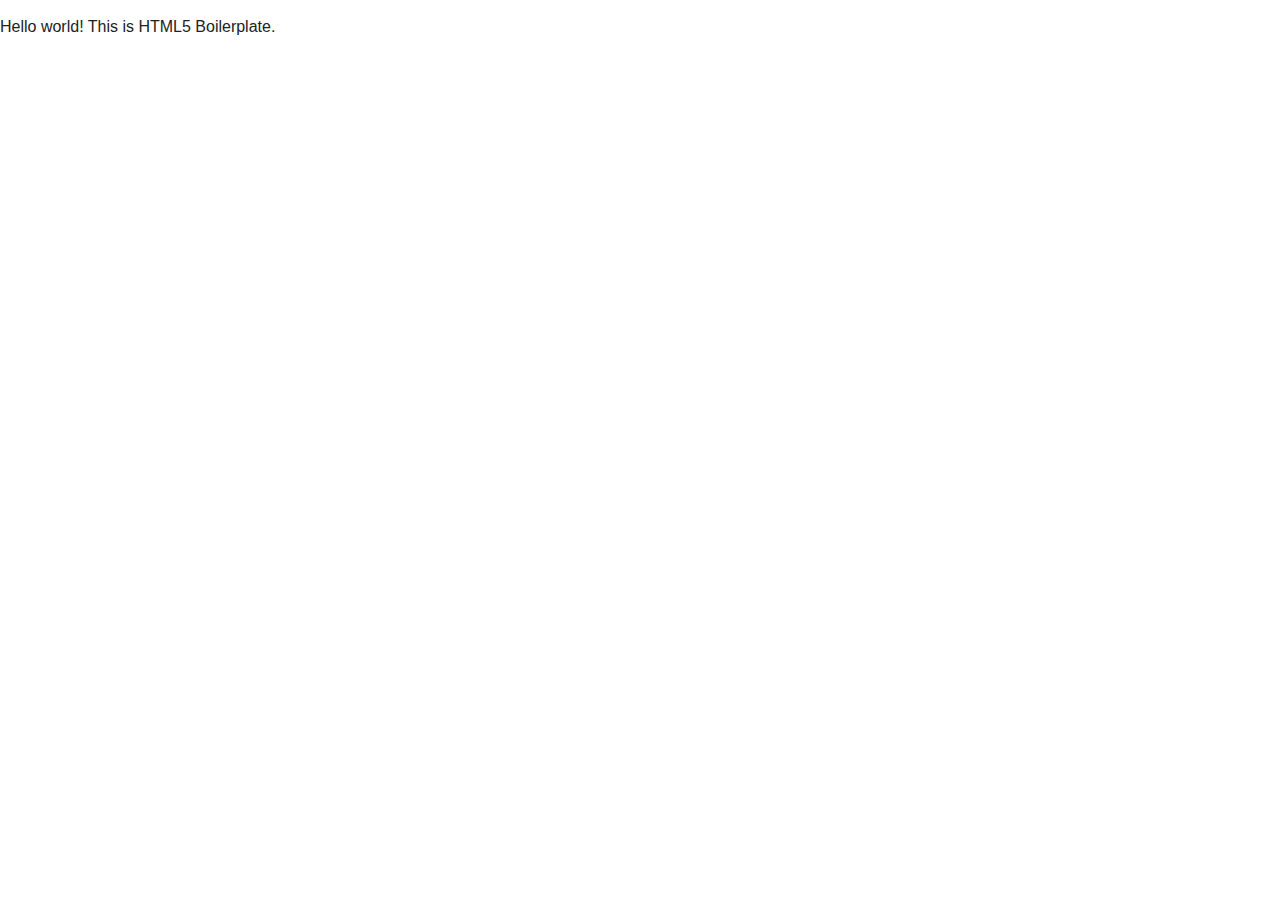
==== index.html @ 8cb3c922 "boilerplate" ====
<!doctype html>
<html class="no-js" lang="">
    <head>
        <meta charset="utf-8">
        <meta http-equiv="x-ua-compatible" content="ie=edge">
        <title></title>
        <meta name="description" content="">
        <meta name="viewport" content="width=device-width, initial-scale=1">

        <link rel="apple-touch-icon" href="apple-touch-icon.png">
        <!-- Place favicon.ico in the root directory -->

        <link rel="stylesheet" href="css/normalize.css">
        <link rel="stylesheet" href="css/main.css">
        <script src="js/vendor/modernizr-2.8.3.min.js"></script>
    </head>
    <body>
        <!--[if lt IE 8]>
            <p class="browserupgrade">You are using an <strong>outdated</strong> browser. Please <a href="http://browsehappy.com/">upgrade your browser</a> to improve your experience.</p>
        <![endif]-->

        <!-- Add your site or application content here -->
        <p>Hello world! This is HTML5 Boilerplate.</p>

        <script src="https://ajax.googleapis.com/ajax/libs/jquery/1.11.3/jquery.min.js"></script>
        <script>window.jQuery || document.write('<script src="js/vendor/jquery-1.11.3.min.js"><\/script>')</script>
        <script src="js/plugins.js"></script>
        <script src="js/main.js"></script>

        <!-- Google Analytics: change UA-XXXXX-X to be your site's ID. -->
        <script>
            (function(b,o,i,l,e,r){b.GoogleAnalyticsObject=l;b[l]||(b[l]=
            function(){(b[l].q=b[l].q||[]).push(arguments)});b[l].l=+new Date;
            e=o.createElement(i);r=o.getElementsByTagName(i)[0];
            e.src='https://www.google-analytics.com/analytics.js';
            r.parentNode.insertBefore(e,r)}(window,document,'script','ga'));
            ga('create','UA-XXXXX-X','auto');ga('send','pageview');
        </script>
    </body>
</html>
---- css/main.css ----
/*! HTML5 Boilerplate v5.2.0 | MIT License | https://html5boilerplate.com/ */

/*
 * What follows is the result of much research on cross-browser styling.
 * Credit left inline and big thanks to Nicolas Gallagher, Jonathan Neal,
 * Kroc Camen, and the H5BP dev community and team.
 */

/* ==========================================================================
   Base styles: opinionated defaults
   ========================================================================== */

html {
    color: #222;
    font-size: 1em;
    line-height: 1.4;
}

/*
 * Remove text-shadow in selection highlight:
 * https://twitter.com/miketaylr/status/12228805301
 *
 * These selection rule sets have to be separate.
 * Customize the background color to match your design.
 */

::-moz-selection {
    background: #b3d4fc;
    text-shadow: none;
}

::selection {
    background: #b3d4fc;
    text-shadow: none;
}

/*
 * A better looking default horizontal rule
 */

hr {
    display: block;
    height: 1px;
    border: 0;
    border-top: 1px solid #ccc;
    margin: 1em 0;
    padding: 0;
}

/*
 * Remove the gap between audio, canvas, iframes,
 * images, videos and the bottom of their containers:
 * https://github.com/h5bp/html5-boilerplate/issues/440
 */

audio,
canvas,
iframe,
img,
svg,
video {
    vertical-align: middle;
}

/*
 * Remove default fieldset styles.
 */

fieldset {
    border: 0;
    margin: 0;
    padding: 0;
}

/*
 * Allow only vertical resizing of textareas.
 */

textarea {
    resize: vertical;
}

/* ==========================================================================
   Browser Upgrade Prompt
   ========================================================================== */

.browserupgrade {
    margin: 0.2em 0;
    background: #ccc;
    color: #000;
    padding: 0.2em 0;
}

/* ==========================================================================
   Author's custom styles
   ========================================================================== */

















/* ==========================================================================
   Helper classes
   ========================================================================== */

/*
 * Hide visually and from screen readers:
 */

.hidden {
    display: none !important;
}

/*
 * Hide only visually, but have it available for screen readers:
 * http://snook.ca/archives/html_and_css/hiding-content-for-accessibility
 */

.visuallyhidden {
    border: 0;
    clip: rect(0 0 0 0);
    height: 1px;
    margin: -1px;
    overflow: hidden;
    padding: 0;
    position: absolute;
    width: 1px;
}

/*
 * Extends the .visuallyhidden class to allow the element
 * to be focusable when navigated to via the keyboard:
 * https://www.drupal.org/node/897638
 */

.visuallyhidden.focusable:active,
.visuallyhidden.focusable:focus {
    clip: auto;
    height: auto;
    margin: 0;
    overflow: visible;
    position: static;
    width: auto;
}

/*
 * Hide visually and from screen readers, but maintain layout
 */

.invisible {
    visibility: hidden;
}

/*
 * Clearfix: contain floats
 *
 * For modern browsers
 * 1. The space content is one way to avoid an Opera bug when the
 *    `contenteditable` attribute is included anywhere else in the document.
 *    Otherwise it causes space to appear at the top and bottom of elements
 *    that receive the `clearfix` class.
 * 2. The use of `table` rather than `block` is only necessary if using
 *    `:before` to contain the top-margins of child elements.
 */

.clearfix:before,
.clearfix:after {
    content: " "; /* 1 */
    display: table; /* 2 */
}

.clearfix:after {
    clear: both;
}

/* ==========================================================================
   EXAMPLE Media Queries for Responsive Design.
   These examples override the primary ('mobile first') styles.
   Modify as content requires.
   ========================================================================== */

@media only screen and (min-width: 35em) {
    /* Style adjustments for viewports that meet the condition */
}

@media print,
       (-webkit-min-device-pixel-ratio: 1.25),
       (min-resolution: 1.25dppx),
       (min-resolution: 120dpi) {
    /* Style adjustments for high resolution devices */
}

/* ==========================================================================
   Print styles.
   Inlined to avoid the additional HTTP request:
   http://www.phpied.com/delay-loading-your-print-css/
   ========================================================================== */

@media print {
    *,
    *:before,
    *:after {
        background: transparent !important;
        color: #000 !important; /* Black prints faster:
                                   http://www.sanbeiji.com/archives/953 */
        box-shadow: none !important;
        text-shadow: none !important;
    }

    a,
    a:visited {
        text-decoration: underline;
    }

    a[href]:after {
        content: " (" attr(href) ")";
    }

    abbr[title]:after {
        content: " (" attr(title) ")";
    }

    /*
     * Don't show links that are fragment identifiers,
     * or use the `javascript:` pseudo protocol
     */

    a[href^="#"]:after,
    a[href^="javascript:"]:after {
        content: "";
    }

    pre,
    blockquote {
        border: 1px solid #999;
        page-break-inside: avoid;
    }

    /*
     * Printing Tables:
     * http://css-discuss.incutio.com/wiki/Printing_Tables
     */

    thead {
        display: table-header-group;
    }

    tr,
    img {
        page-break-inside: avoid;
    }

    img {
        max-width: 100% !important;
    }

    p,
    h2,
    h3 {
        orphans: 3;
        widows: 3;
    }

    h2,
    h3 {
        page-break-after: avoid;
    }
}
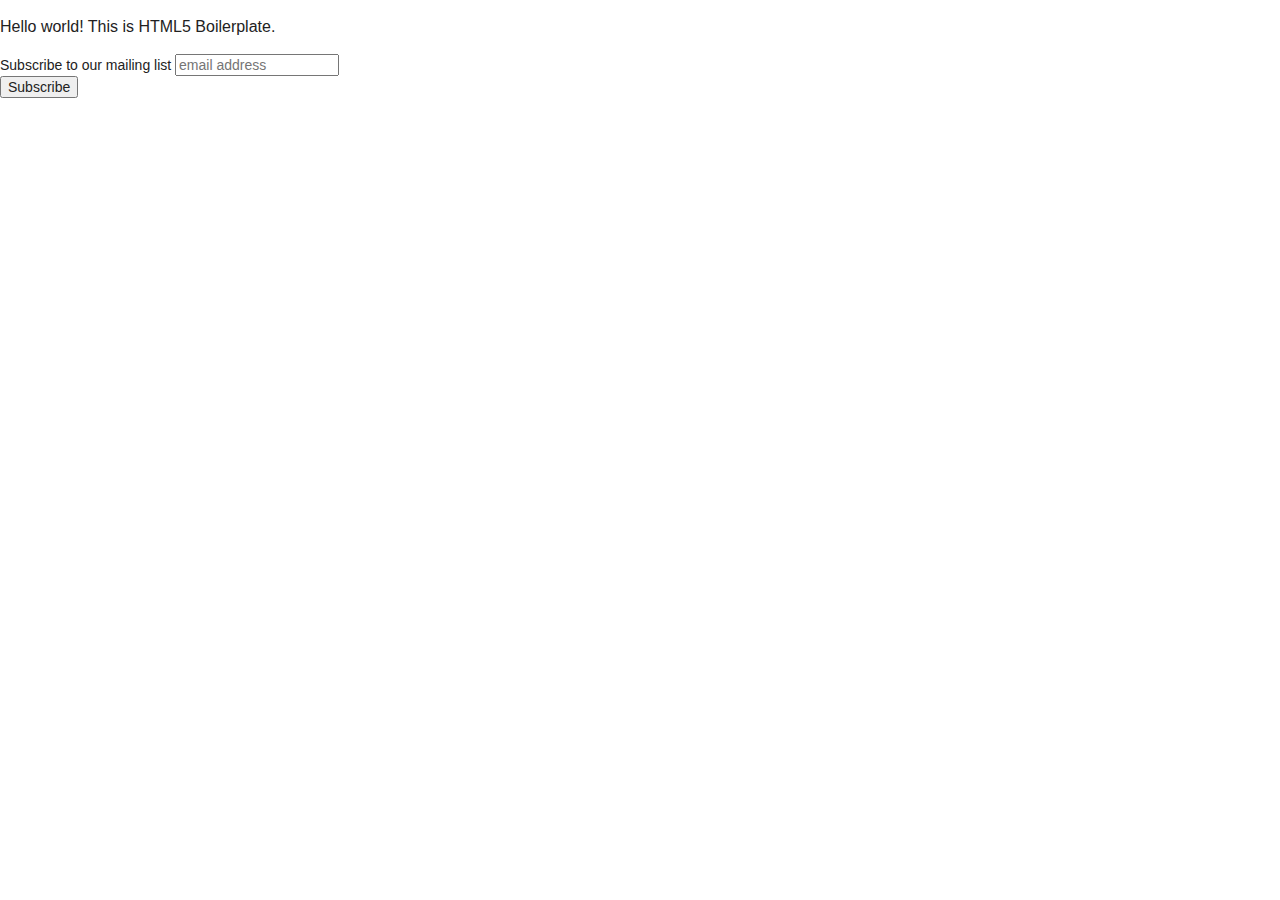
==== commit db343fbe: "quick newletter addition" ====
--- a/index.html
+++ b/index.html
@@ -21,6 +21,25 @@
 
         <!-- Add your site or application content here -->
         <p>Hello world! This is HTML5 Boilerplate.</p>
+        <!-- Begin MailChimp Signup Form -->
+        <link href="//cdn-images.mailchimp.com/embedcode/slim-081711.css" rel="stylesheet" type="text/css">
+        <style type="text/css">
+            #mc_embed_signup{background:#fff; clear:left; font:14px Helvetica,Arial,sans-serif; }
+            /* Add your own MailChimp form style overrides in your site stylesheet or in this style block.
+               We recommend moving this block and the preceding CSS link to the HEAD of your HTML file. */
+        </style>
+        <div id="mc_embed_signup">
+        <form action="//and-then.us11.list-manage.com/subscribe/post?u=78a322578f05316ac3a54d302&amp;id=7ab918c970" method="post" id="mc-embedded-subscribe-form" name="mc-embedded-subscribe-form" class="validate" target="_blank" novalidate>
+            <div id="mc_embed_signup_scroll">
+            <label for="mce-EMAIL">Subscribe to our mailing list</label>
+            <input type="email" value="" name="EMAIL" class="email" id="mce-EMAIL" placeholder="email address" required>
+            <!-- real people should not fill this in and expect good things - do not remove this or risk form bot signups-->
+            <div style="position: absolute; left: -5000px;"><input type="text" name="b_78a322578f05316ac3a54d302_7ab918c970" tabindex="-1" value=""></div>
+            <div class="clear"><input type="submit" value="Subscribe" name="subscribe" id="mc-embedded-subscribe" class="button"></div>
+            </div>
+        </form>
+        </div>
+        <!--End mc_embed_signup-->
 
         <script src="https://ajax.googleapis.com/ajax/libs/jquery/1.11.3/jquery.min.js"></script>
         <script>window.jQuery || document.write('<script src="js/vendor/jquery-1.11.3.min.js"><\/script>')</script>
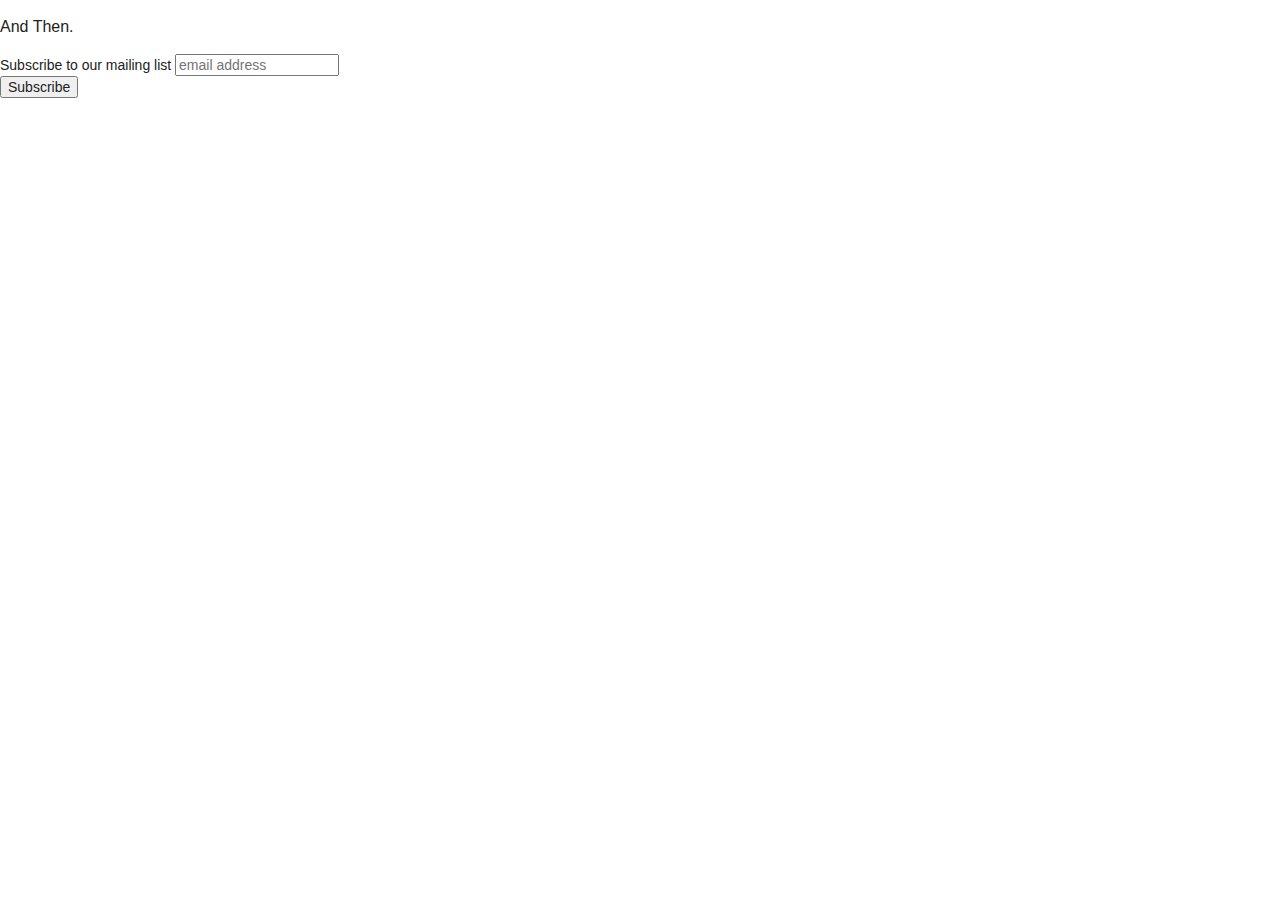
==== commit 7fe76f0a: "zzz" ====
--- a/index.html
+++ b/index.html
@@ -3,7 +3,7 @@
     <head>
         <meta charset="utf-8">
         <meta http-equiv="x-ua-compatible" content="ie=edge">
-        <title></title>
+        <title>And Then</title>
         <meta name="description" content="">
         <meta name="viewport" content="width=device-width, initial-scale=1">
 
@@ -20,7 +20,7 @@
         <![endif]-->
 
         <!-- Add your site or application content here -->
-        <p>Hello world! This is HTML5 Boilerplate.</p>
+        <p>And Then.</p>
         <!-- Begin MailChimp Signup Form -->
         <link href="//cdn-images.mailchimp.com/embedcode/slim-081711.css" rel="stylesheet" type="text/css">
         <style type="text/css">
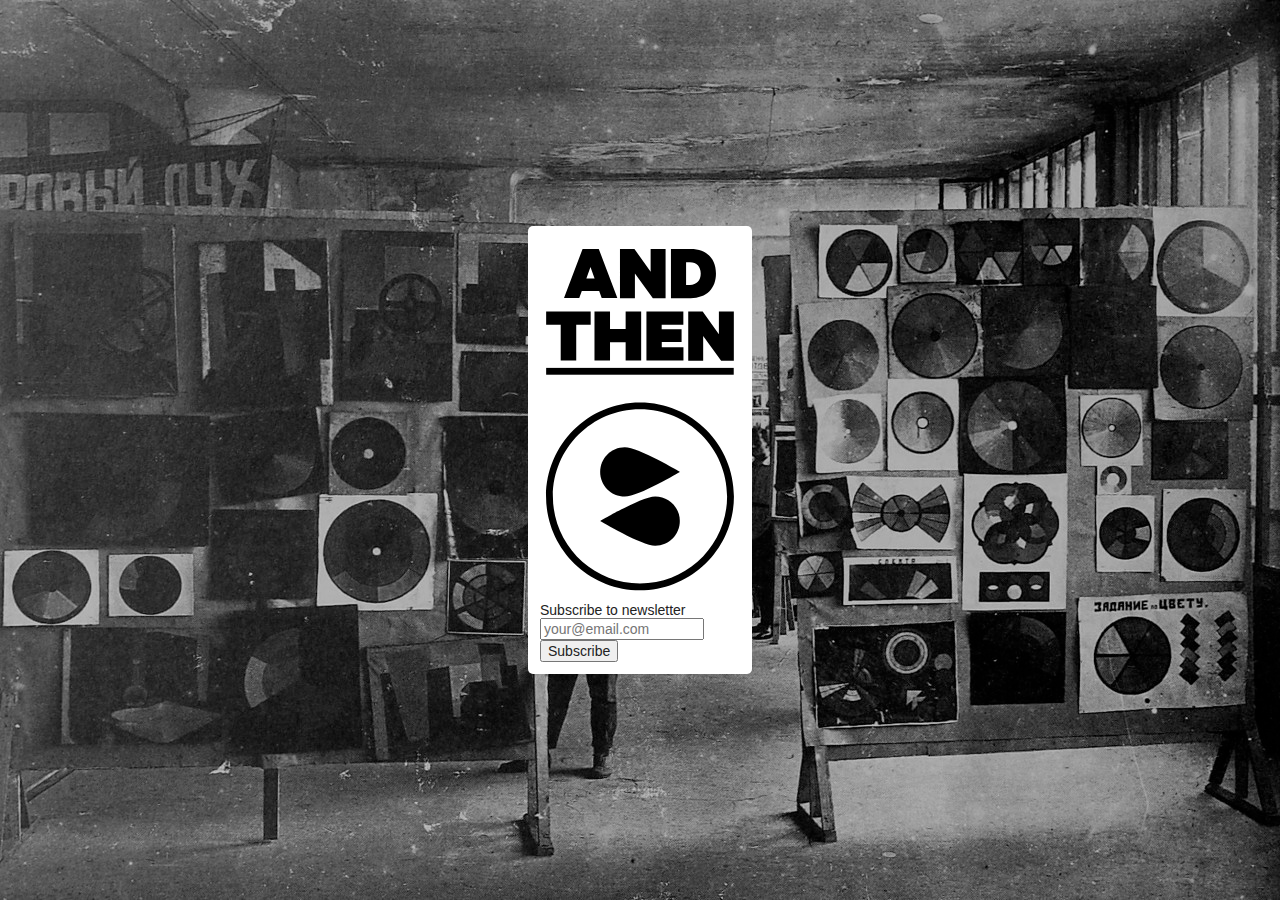
==== commit 543553ea: "index update" ====
--- a/index.html
+++ b/index.html
@@ -15,45 +15,62 @@
         <script src="js/vendor/modernizr-2.8.3.min.js"></script>
     </head>
     <body>
-        <!--[if lt IE 8]>
-            <p class="browserupgrade">You are using an <strong>outdated</strong> browser. Please <a href="http://browsehappy.com/">upgrade your browser</a> to improve your experience.</p>
-        <![endif]-->
+      <!--[if lt IE 8]>
+      <p class="browserupgrade">You are using an <strong>outdated</strong> browser. Please <a href="http://browsehappy.com/">upgrade your browser</a> to improve your experience.</p>
+      <![endif]-->
 
-        <!-- Add your site or application content here -->
-        <p>And Then.</p>
-        <!-- Begin MailChimp Signup Form -->
-        <link href="//cdn-images.mailchimp.com/embedcode/slim-081711.css" rel="stylesheet" type="text/css">
-        <style type="text/css">
-            #mc_embed_signup{background:#fff; clear:left; font:14px Helvetica,Arial,sans-serif; }
-            /* Add your own MailChimp form style overrides in your site stylesheet or in this style block.
-               We recommend moving this block and the preceding CSS link to the HEAD of your HTML file. */
-        </style>
-        <div id="mc_embed_signup">
-        <form action="//and-then.us11.list-manage.com/subscribe/post?u=78a322578f05316ac3a54d302&amp;id=7ab918c970" method="post" id="mc-embedded-subscribe-form" name="mc-embedded-subscribe-form" class="validate" target="_blank" novalidate>
-            <div id="mc_embed_signup_scroll">
-            <label for="mce-EMAIL">Subscribe to our mailing list</label>
-            <input type="email" value="" name="EMAIL" class="email" id="mce-EMAIL" placeholder="email address" required>
-            <!-- real people should not fill this in and expect good things - do not remove this or risk form bot signups-->
-            <div style="position: absolute; left: -5000px;"><input type="text" name="b_78a322578f05316ac3a54d302_7ab918c970" tabindex="-1" value=""></div>
-            <div class="clear"><input type="submit" value="Subscribe" name="subscribe" id="mc-embedded-subscribe" class="button"></div>
-            </div>
-        </form>
-        </div>
-        <!--End mc_embed_signup-->
+      <!-- stuff -->
+      <div class="wrapper">
+        <div class="float">
+          <svg xmlns="http://www.w3.org/2000/svg" xmlns:xlink="http://www.w3.org/1999/xlink" version="1.1" id="Layer_1" x="0" y="0" viewBox="0 0 204.8 372.1" enable-background="new 0 0 204.8 372.1" xml:space="preserve">
+            <path d="M60.2 11.2l19 50.3H63.2l-2.6-7.3H42.8l-2.6 7.3H24.6l19-50.3H60.2zM47.5 41.4h8.4l-4.2-11.6L47.5 41.4z"/>
+            <path d="M128.6 61.6h-13L97.2 36.4v25.2H81.9V11.2h14.8l16.6 23.4V11.2h15.3V61.6z"/>
+            <path d="M134.1 11.2h20.2c16.3 0 25.9 9.8 25.9 25.2 0 15.3-9.6 25.2-25.9 25.2h-20.2V11.2zM153.5 48c7 0 11.1-4.5 11.1-11.6 0-7.1-4-11.6-11.1-11.6h-3.9V48H153.5z"/>
+            <path d="M102.4 175.4c49.2 0 89.2 40 89.2 89.2s-40 89.2-89.2 89.2 -89.2-40-89.2-89.2S53.2 175.4 102.4 175.4M102.4 168.4c-53.1 0-96.2 43.1-96.2 96.2s43.1 96.2 96.2 96.2 96.2-43.1 96.2-96.2S155.6 168.4 102.4 168.4L102.4 168.4z"/>
+            <path d="M143.2 239.5c0 0-42.5 25.2-56.4 25.2s-25.2-11.3-25.2-25.2 11.3-25.2 25.2-25.2S143.2 239.5 143.2 239.5z"/>
+            <path d="M61.6 289.8c0 0 42.5-25.2 56.4-25.2s25.2 11.3 25.2 25.2S132 315.1 118 315.1 61.6 289.8 61.6 289.8z"/>
+            <path d="M6.3 75.2h45.6v13.5H37.1v36.8H21.2V88.8H6.3V75.2z"/>
+            <path d="M103.6 75.2v50.3H87.7v-18.7h-16v18.7H55.8V75.2h15.9v18.1h16V75.2H103.6z"/>
+            <path d="M146.8 75.2v13.5h-22.2v4.8H145v13.1h-20.3v5.3h22.2v13.6H109V75.2H146.8z"/>
+            <path d="M198.5 125.6h-13l-18.4-25.2v25.2h-15.3V75.2h14.8l16.6 23.4V75.2h15.3V125.6z"/>
+            <rect x="6.3" y="133" width="192.1" height="7"/>
+          </svg>
+          <!--  MailChimp Signup Form -->
+          <link href="//cdn-images.mailchimp.com/embedcode/slim-081711.css" rel="stylesheet" type="text/css">
+          <style type="text/css">
+              #mc_embed_signup{background:#fff; clear:left; font:14px Helvetica,Arial,sans-serif; }
+              /* Add your own MailChimp form style overrides in your site stylesheet or in this style block.
+                 We recommend moving this block and the preceding CSS link to the HEAD of your HTML file. */
+          </style>
+          <div id="mc_embed_signup">
+          <form action="//and-then.us11.list-manage.com/subscribe/post?u=78a322578f05316ac3a54d302&amp;id=7ab918c970" method="post" id="mc-embedded-subscribe-form" name="mc-embedded-subscribe-form" class="validate" target="_blank" novalidate>
+              <div id="mc_embed_signup_scroll">
+              <label for="mce-EMAIL">Subscribe to newsletter</label>
+              <input type="email" value="" name="EMAIL" class="email" id="mce-EMAIL" placeholder="your@email.com" required>
+              <!-- real people should not fill this in and expect good things - do not remove this or risk form bot signups-->
+              <div style="position: absolute; left: -5000px;"><input type="text" name="b_78a322578f05316ac3a54d302_7ab918c970" tabindex="-1" value=""></div>
+              <div class="clear"><input type="submit" value="Subscribe" name="subscribe" id="mc-embedded-subscribe" class="button"></div>
+              </div>
+          </form>
+          </div>
+          <!--End mc_embed_signup-->
+        </div><!-- float -->
+      </div><!-- wrapper -->
+      <!-- stuff end -->
 
-        <script src="https://ajax.googleapis.com/ajax/libs/jquery/1.11.3/jquery.min.js"></script>
-        <script>window.jQuery || document.write('<script src="js/vendor/jquery-1.11.3.min.js"><\/script>')</script>
-        <script src="js/plugins.js"></script>
-        <script src="js/main.js"></script>
+      <script src="https://ajax.googleapis.com/ajax/libs/jquery/1.11.3/jquery.min.js"></script>
+      <script>window.jQuery || document.write('<script src="js/vendor/jquery-1.11.3.min.js"><\/script>')</script>
+      <script src="js/plugins.js"></script>
+      <script src="js/main.js"></script>
 
-        <!-- Google Analytics: change UA-XXXXX-X to be your site's ID. -->
-        <script>
-            (function(b,o,i,l,e,r){b.GoogleAnalyticsObject=l;b[l]||(b[l]=
-            function(){(b[l].q=b[l].q||[]).push(arguments)});b[l].l=+new Date;
-            e=o.createElement(i);r=o.getElementsByTagName(i)[0];
-            e.src='https://www.google-analytics.com/analytics.js';
-            r.parentNode.insertBefore(e,r)}(window,document,'script','ga'));
-            ga('create','UA-XXXXX-X','auto');ga('send','pageview');
-        </script>
+      <!-- Google Analytics: change UA-XXXXX-X to be your site's ID. -->
+      <script>
+      (function(b,o,i,l,e,r){b.GoogleAnalyticsObject=l;b[l]||(b[l]=
+      function(){(b[l].q=b[l].q||[]).push(arguments)});b[l].l=+new Date;
+      e=o.createElement(i);r=o.getElementsByTagName(i)[0];
+      e.src='https://www.google-analytics.com/analytics.js';
+      r.parentNode.insertBefore(e,r)}(window,document,'script','ga'));
+      ga('create','UA-XXXXX-X','auto');ga('send','pageview');
+      </script>
     </body>
 </html>
--- a/css/main.css
+++ b/css/main.css
@@ -94,8 +94,23 @@
 /* ==========================================================================
    Author's custom styles
    ========================================================================== */
-
-
+.wrapper {
+    display: flex;
+    align-items: center;
+    height: 100vh;
+    width: 100%;
+    background-size: cover;
+    background-image: url('../img/bg1.jpg');
+    background-position: center;
+}
+
+.float {
+    background-color: white;
+    margin: 0 auto;
+    width: 200px;
+    padding: 12px;
+    border-radius: 5px;
+}
 
 
 
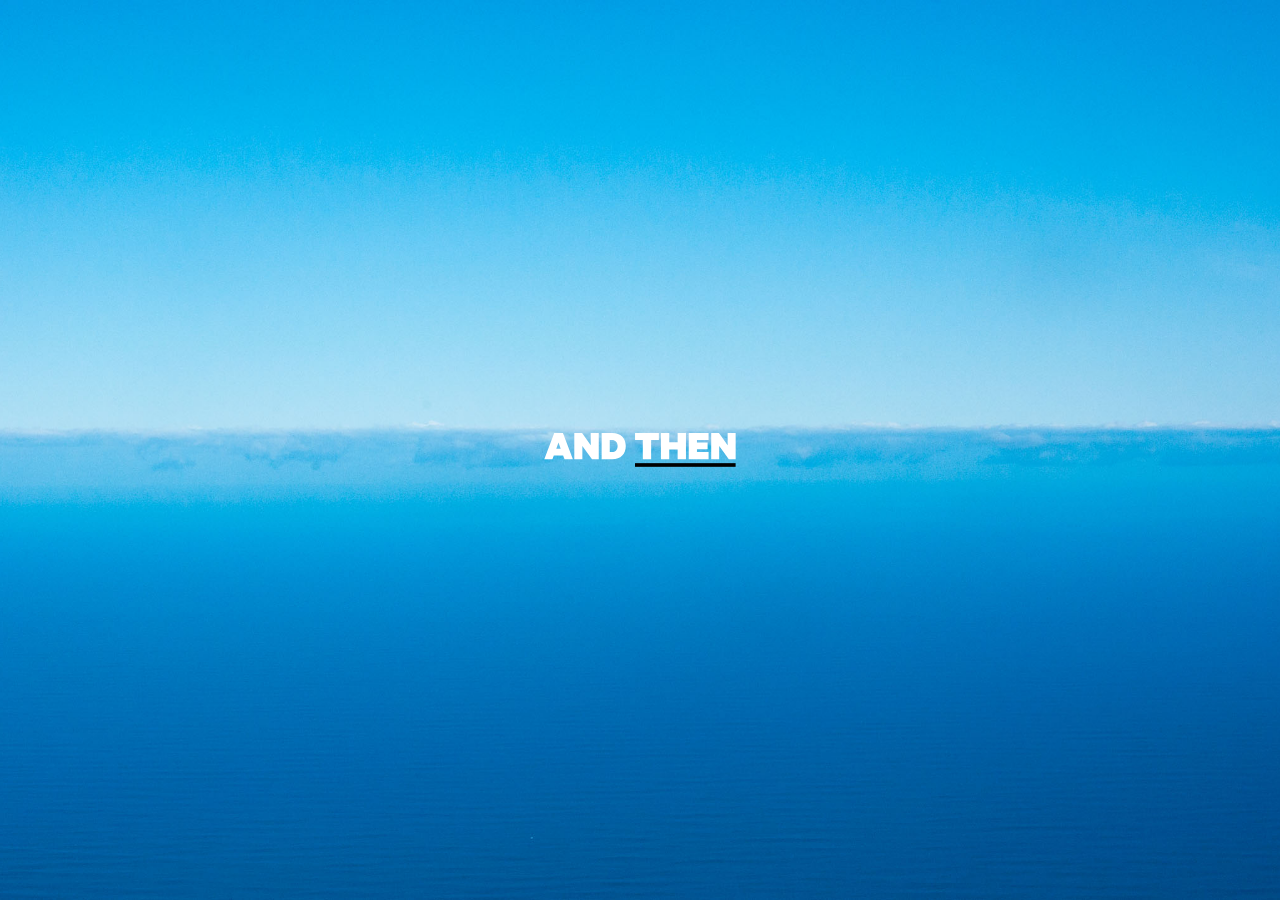
==== commit 5d96e009: "why is there a black line here fuck this shit" ====
--- a/index.html
+++ b/index.html
@@ -22,38 +22,7 @@
       <!-- stuff -->
       <div class="wrapper">
         <div class="float">
-          <svg xmlns="http://www.w3.org/2000/svg" xmlns:xlink="http://www.w3.org/1999/xlink" version="1.1" id="Layer_1" x="0" y="0" viewBox="0 0 204.8 372.1" enable-background="new 0 0 204.8 372.1" xml:space="preserve">
-            <path d="M60.2 11.2l19 50.3H63.2l-2.6-7.3H42.8l-2.6 7.3H24.6l19-50.3H60.2zM47.5 41.4h8.4l-4.2-11.6L47.5 41.4z"/>
-            <path d="M128.6 61.6h-13L97.2 36.4v25.2H81.9V11.2h14.8l16.6 23.4V11.2h15.3V61.6z"/>
-            <path d="M134.1 11.2h20.2c16.3 0 25.9 9.8 25.9 25.2 0 15.3-9.6 25.2-25.9 25.2h-20.2V11.2zM153.5 48c7 0 11.1-4.5 11.1-11.6 0-7.1-4-11.6-11.1-11.6h-3.9V48H153.5z"/>
-            <path d="M102.4 175.4c49.2 0 89.2 40 89.2 89.2s-40 89.2-89.2 89.2 -89.2-40-89.2-89.2S53.2 175.4 102.4 175.4M102.4 168.4c-53.1 0-96.2 43.1-96.2 96.2s43.1 96.2 96.2 96.2 96.2-43.1 96.2-96.2S155.6 168.4 102.4 168.4L102.4 168.4z"/>
-            <path d="M143.2 239.5c0 0-42.5 25.2-56.4 25.2s-25.2-11.3-25.2-25.2 11.3-25.2 25.2-25.2S143.2 239.5 143.2 239.5z"/>
-            <path d="M61.6 289.8c0 0 42.5-25.2 56.4-25.2s25.2 11.3 25.2 25.2S132 315.1 118 315.1 61.6 289.8 61.6 289.8z"/>
-            <path d="M6.3 75.2h45.6v13.5H37.1v36.8H21.2V88.8H6.3V75.2z"/>
-            <path d="M103.6 75.2v50.3H87.7v-18.7h-16v18.7H55.8V75.2h15.9v18.1h16V75.2H103.6z"/>
-            <path d="M146.8 75.2v13.5h-22.2v4.8H145v13.1h-20.3v5.3h22.2v13.6H109V75.2H146.8z"/>
-            <path d="M198.5 125.6h-13l-18.4-25.2v25.2h-15.3V75.2h14.8l16.6 23.4V75.2h15.3V125.6z"/>
-            <rect x="6.3" y="133" width="192.1" height="7"/>
-          </svg>
-          <!--  MailChimp Signup Form -->
-          <link href="//cdn-images.mailchimp.com/embedcode/slim-081711.css" rel="stylesheet" type="text/css">
-          <style type="text/css">
-              #mc_embed_signup{background:#fff; clear:left; font:14px Helvetica,Arial,sans-serif; }
-              /* Add your own MailChimp form style overrides in your site stylesheet or in this style block.
-                 We recommend moving this block and the preceding CSS link to the HEAD of your HTML file. */
-          </style>
-          <div id="mc_embed_signup">
-          <form action="//and-then.us11.list-manage.com/subscribe/post?u=78a322578f05316ac3a54d302&amp;id=7ab918c970" method="post" id="mc-embedded-subscribe-form" name="mc-embedded-subscribe-form" class="validate" target="_blank" novalidate>
-              <div id="mc_embed_signup_scroll">
-              <label for="mce-EMAIL">Subscribe to newsletter</label>
-              <input type="email" value="" name="EMAIL" class="email" id="mce-EMAIL" placeholder="your@email.com" required>
-              <!-- real people should not fill this in and expect good things - do not remove this or risk form bot signups-->
-              <div style="position: absolute; left: -5000px;"><input type="text" name="b_78a322578f05316ac3a54d302_7ab918c970" tabindex="-1" value=""></div>
-              <div class="clear"><input type="submit" value="Subscribe" name="subscribe" id="mc-embedded-subscribe" class="button"></div>
-              </div>
-          </form>
-          </div>
-          <!--End mc_embed_signup-->
+          <svg id="logo" xmlns="http://www.w3.org/2000/svg" version="1.1" id="Layer_1" x="0" y="0" viewBox="0 0 381.8 75" enable-background="new 0 0 381.8 75" xml:space="preserve"><path d="M43.8 5.5l19 50.3H46.8l-2.6-7.3H26.4l-2.6 7.3H8.2l19-50.3H43.8zM31.1 35.6h8.4l-4.2-11.6L31.1 35.6z"/><path d="M112.3 55.8h-13L80.9 30.6v25.2H65.5V5.5h14.8l16.6 23.4V5.5h15.3V55.8z"/><path d="M117.7 5.5h20.2c16.3 0 25.9 9.8 25.9 25.2 0 15.3-9.6 25.2-25.9 25.2h-20.2V5.5zM137.1 42.2c7 0 11.1-4.5 11.1-11.6 0-7.1-4-11.6-11.1-11.6h-3.9v23.2H137.1z"/><path d="M181.4 5.5H227V19h-14.8v36.8h-15.9V19h-14.8V5.5z"/><path d="M278.7 5.5v50.3h-15.9V37.1h-16v18.7h-15.9V5.5h15.9v18.1h16V5.5H278.7z"/><path d="M321.9 5.5V19h-22.2v4.8H320v13.1h-20.3v5.3h22.2v13.6h-37.9V5.5H321.9z"/><path d="M373.6 55.8h-13l-18.4-25.2v25.2h-15.3V5.5h14.8l16.6 23.4V5.5h15.3V55.8z"/><rect x="181.4" y="63.3" width="192.1" height="7"/></svg> 
         </div><!-- float -->
       </div><!-- wrapper -->
       <!-- stuff end -->
--- a/css/main.css
+++ b/css/main.css
@@ -100,12 +100,23 @@
     height: 100vh;
     width: 100%;
     background-size: cover;
-    background-image: url('../img/bg1.jpg');
+    background-image: url('../img/bg2.jpg');
     background-position: center;
 }
-
+#id {
+    min-width: 200px;
+}
+path {
+    fill: white;
+}​
+stroke {
+    fill: white;
+}​
+
+.newsletter {
+    max-width: 400px;
+}
 .float {
-    background-color: white;
     margin: 0 auto;
     width: 200px;
     padding: 12px;
